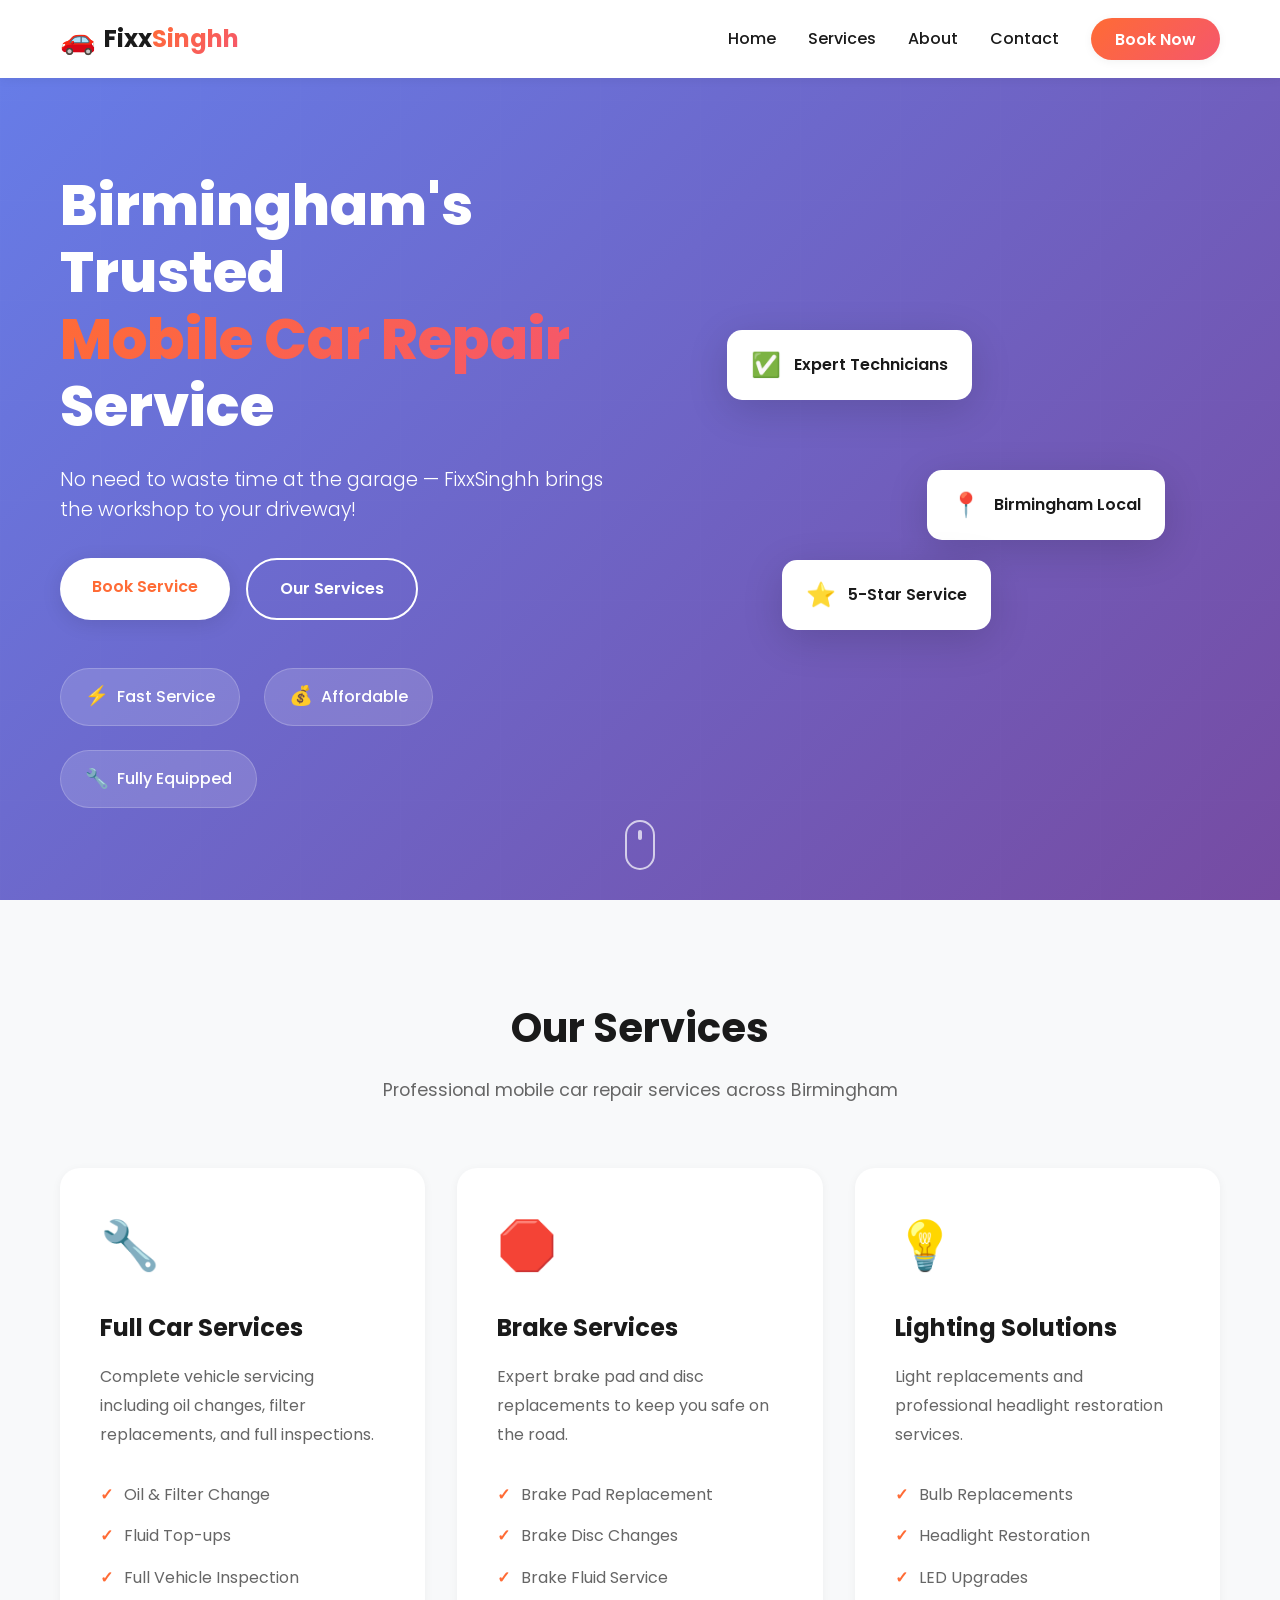
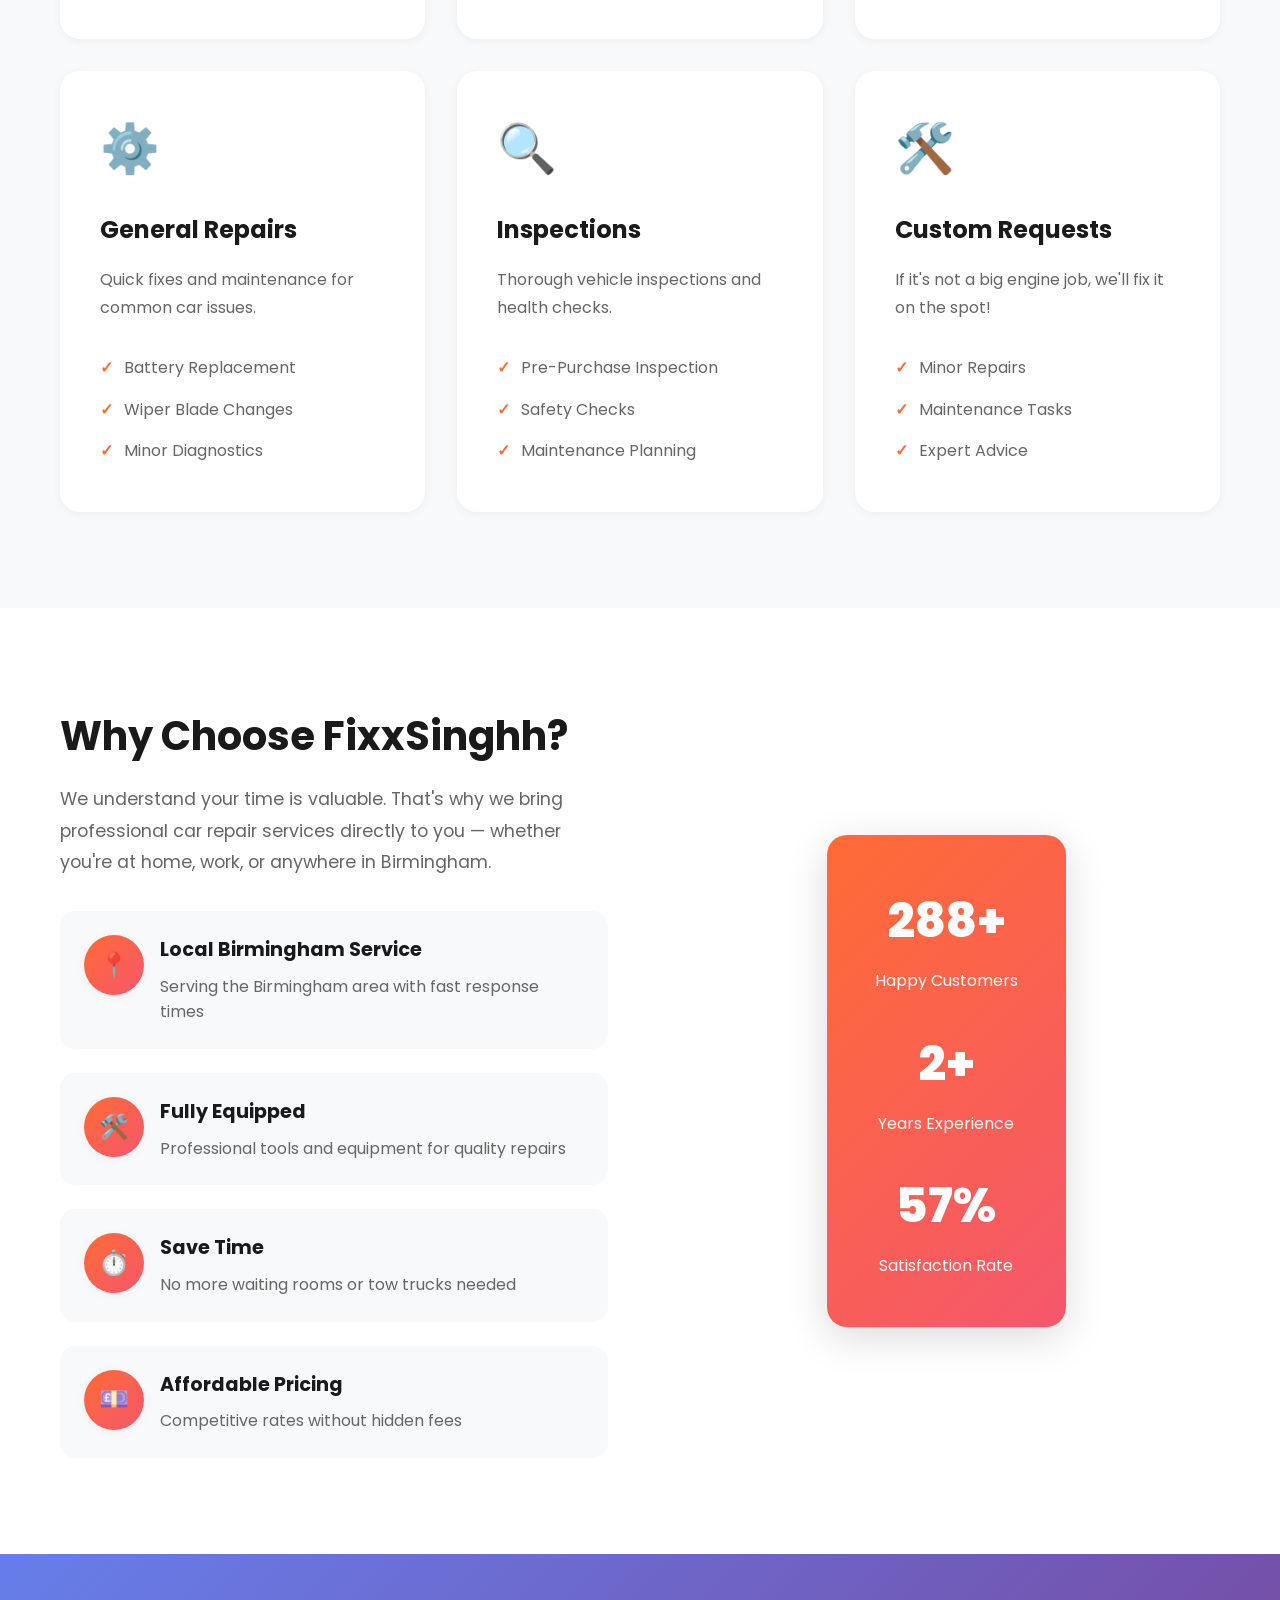
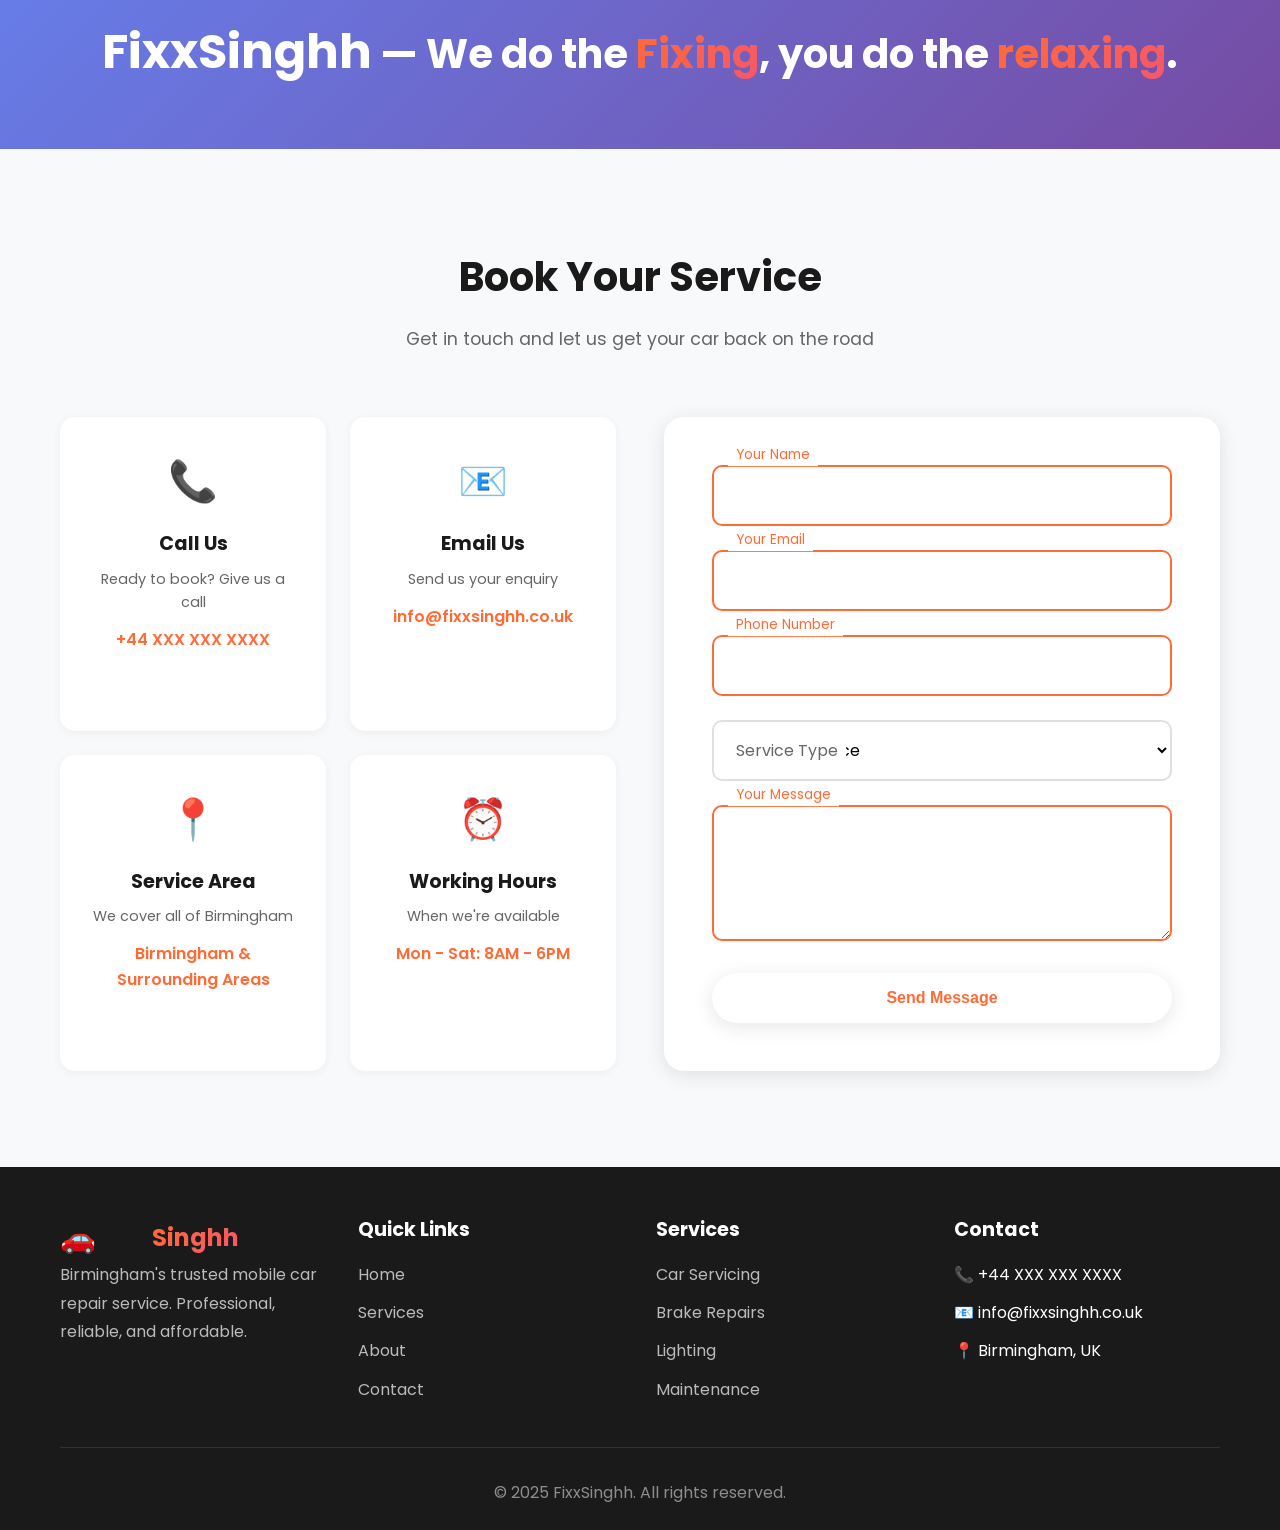
==== fixxsinghh/index.html @ 4684e9bc "Add complete FixxSinghh mobile car repair website Created a modern, fully responsive website for Fix" ====
<!DOCTYPE html>
<html lang="en">
<head>
    <meta charset="UTF-8">
    <meta name="viewport" content="width=device-width, initial-scale=1.0">
    <meta name="description" content="FixxSinghh - Birmingham's trusted mobile car repair service. Fast, reliable, and affordable car repairs at your doorstep.">
    <title>FixxSinghh - Mobile Car Repair Birmingham</title>
    <link rel="stylesheet" href="styles.css">
    <link rel="preconnect" href="https://fonts.googleapis.com">
    <link rel="preconnect" href="https://fonts.gstatic.com" crossorigin>
    <link href="https://fonts.googleapis.com/css2?family=Poppins:wght@300;400;500;600;700;800&display=swap" rel="stylesheet">
</head>
<body>
    <!-- Navigation -->
    <nav class="navbar" id="navbar">
        <div class="container nav-container">
            <div class="logo">
                <span class="logo-icon">🚗</span>
                <span class="logo-text">Fixx<span class="highlight">Singhh</span></span>
            </div>
            <ul class="nav-menu" id="navMenu">
                <li><a href="#home" class="nav-link">Home</a></li>
                <li><a href="#services" class="nav-link">Services</a></li>
                <li><a href="#about" class="nav-link">About</a></li>
                <li><a href="#contact" class="nav-link">Contact</a></li>
                <li><a href="#contact" class="btn-nav">Book Now</a></li>
            </ul>
            <div class="hamburger" id="hamburger">
                <span></span>
                <span></span>
                <span></span>
            </div>
        </div>
    </nav>

    <!-- Hero Section -->
    <section class="hero" id="home">
        <div class="hero-overlay"></div>
        <div class="container hero-container">
            <div class="hero-content">
                <h1 class="hero-title fade-in">
                    Birmingham's Trusted <br>
                    <span class="highlight">Mobile Car Repair</span> Service
                </h1>
                <p class="hero-subtitle fade-in delay-1">
                    No need to waste time at the garage — FixxSinghh brings the workshop to your driveway!
                </p>
                <div class="hero-buttons fade-in delay-2">
                    <a href="#contact" class="btn btn-primary">Book Service</a>
                    <a href="#services" class="btn btn-secondary">Our Services</a>
                </div>
                <div class="hero-features fade-in delay-3">
                    <div class="feature-badge">
                        <span class="badge-icon">⚡</span>
                        <span>Fast Service</span>
                    </div>
                    <div class="feature-badge">
                        <span class="badge-icon">💰</span>
                        <span>Affordable</span>
                    </div>
                    <div class="feature-badge">
                        <span class="badge-icon">🔧</span>
                        <span>Fully Equipped</span>
                    </div>
                </div>
            </div>
            <div class="hero-image fade-in delay-2">
                <div class="floating-card card-1">
                    <span class="card-icon">✅</span>
                    <span>Expert Technicians</span>
                </div>
                <div class="floating-card card-2">
                    <span class="card-icon">📍</span>
                    <span>Birmingham Local</span>
                </div>
                <div class="floating-card card-3">
                    <span class="card-icon">⭐</span>
                    <span>5-Star Service</span>
                </div>
            </div>
        </div>
        <div class="scroll-indicator">
            <div class="mouse">
                <div class="wheel"></div>
            </div>
        </div>
    </section>

    <!-- Services Section -->
    <section class="services" id="services">
        <div class="container">
            <div class="section-header">
                <h2 class="section-title">Our Services</h2>
                <p class="section-subtitle">Professional mobile car repair services across Birmingham</p>
            </div>
            <div class="services-grid">
                <div class="service-card">
                    <div class="service-icon">🔧</div>
                    <h3>Full Car Services</h3>
                    <p>Complete vehicle servicing including oil changes, filter replacements, and full inspections.</p>
                    <ul class="service-list">
                        <li>Oil & Filter Change</li>
                        <li>Fluid Top-ups</li>
                        <li>Full Vehicle Inspection</li>
                    </ul>
                </div>
                <div class="service-card">
                    <div class="service-icon">🛑</div>
                    <h3>Brake Services</h3>
                    <p>Expert brake pad and disc replacements to keep you safe on the road.</p>
                    <ul class="service-list">
                        <li>Brake Pad Replacement</li>
                        <li>Brake Disc Changes</li>
                        <li>Brake Fluid Service</li>
                    </ul>
                </div>
                <div class="service-card">
                    <div class="service-icon">💡</div>
                    <h3>Lighting Solutions</h3>
                    <p>Light replacements and professional headlight restoration services.</p>
                    <ul class="service-list">
                        <li>Bulb Replacements</li>
                        <li>Headlight Restoration</li>
                        <li>LED Upgrades</li>
                    </ul>
                </div>
                <div class="service-card">
                    <div class="service-icon">⚙️</div>
                    <h3>General Repairs</h3>
                    <p>Quick fixes and maintenance for common car issues.</p>
                    <ul class="service-list">
                        <li>Battery Replacement</li>
                        <li>Wiper Blade Changes</li>
                        <li>Minor Diagnostics</li>
                    </ul>
                </div>
                <div class="service-card">
                    <div class="service-icon">🔍</div>
                    <h3>Inspections</h3>
                    <p>Thorough vehicle inspections and health checks.</p>
                    <ul class="service-list">
                        <li>Pre-Purchase Inspection</li>
                        <li>Safety Checks</li>
                        <li>Maintenance Planning</li>
                    </ul>
                </div>
                <div class="service-card">
                    <div class="service-icon">🛠️</div>
                    <h3>Custom Requests</h3>
                    <p>If it's not a big engine job, we'll fix it on the spot!</p>
                    <ul class="service-list">
                        <li>Minor Repairs</li>
                        <li>Maintenance Tasks</li>
                        <li>Expert Advice</li>
                    </ul>
                </div>
            </div>
        </div>
    </section>

    <!-- About Section -->
    <section class="about" id="about">
        <div class="container">
            <div class="about-grid">
                <div class="about-content">
                    <h2 class="section-title">Why Choose FixxSinghh?</h2>
                    <p class="about-text">
                        We understand your time is valuable. That's why we bring professional car repair services
                        directly to you — whether you're at home, work, or anywhere in Birmingham.
                    </p>
                    <div class="about-features">
                        <div class="about-feature">
                            <div class="feature-icon-circle">📍</div>
                            <div>
                                <h4>Local Birmingham Service</h4>
                                <p>Serving the Birmingham area with fast response times</p>
                            </div>
                        </div>
                        <div class="about-feature">
                            <div class="feature-icon-circle">🛠️</div>
                            <div>
                                <h4>Fully Equipped</h4>
                                <p>Professional tools and equipment for quality repairs</p>
                            </div>
                        </div>
                        <div class="about-feature">
                            <div class="feature-icon-circle">⏱️</div>
                            <div>
                                <h4>Save Time</h4>
                                <p>No more waiting rooms or tow trucks needed</p>
                            </div>
                        </div>
                        <div class="about-feature">
                            <div class="feature-icon-circle">💷</div>
                            <div>
                                <h4>Affordable Pricing</h4>
                                <p>Competitive rates without hidden fees</p>
                            </div>
                        </div>
                    </div>
                </div>
                <div class="about-image">
                    <div class="stats-card">
                        <div class="stat">
                            <h3 class="stat-number" data-target="500">0</h3>
                            <p>Happy Customers</p>
                        </div>
                        <div class="stat">
                            <h3 class="stat-number" data-target="5">0</h3>
                            <p>Years Experience</p>
                        </div>
                        <div class="stat">
                            <h3 class="stat-number" data-target="100">0</h3>
                            <p>Satisfaction Rate</p>
                        </div>
                    </div>
                </div>
            </div>
        </div>
    </section>

    <!-- Tagline Section -->
    <section class="tagline">
        <div class="container">
            <h2 class="tagline-text">
                <span class="tagline-brand">FixxSinghh</span> —
                We do the <span class="highlight">Fixing</span>,
                you do the <span class="highlight">relaxing</span>.
            </h2>
        </div>
    </section>

    <!-- Contact Section -->
    <section class="contact" id="contact">
        <div class="container">
            <div class="section-header">
                <h2 class="section-title">Book Your Service</h2>
                <p class="section-subtitle">Get in touch and let us get your car back on the road</p>
            </div>
            <div class="contact-grid">
                <div class="contact-info">
                    <div class="info-card">
                        <div class="info-icon">📞</div>
                        <h3>Call Us</h3>
                        <p>Ready to book? Give us a call</p>
                        <a href="tel:+44XXXXXXXXXX" class="info-link">+44 XXX XXX XXXX</a>
                    </div>
                    <div class="info-card">
                        <div class="info-icon">📧</div>
                        <h3>Email Us</h3>
                        <p>Send us your enquiry</p>
                        <a href="mailto:info@fixxsinghh.co.uk" class="info-link">info@fixxsinghh.co.uk</a>
                    </div>
                    <div class="info-card">
                        <div class="info-icon">📍</div>
                        <h3>Service Area</h3>
                        <p>We cover all of Birmingham</p>
                        <span class="info-link">Birmingham & Surrounding Areas</span>
                    </div>
                    <div class="info-card">
                        <div class="info-icon">⏰</div>
                        <h3>Working Hours</h3>
                        <p>When we're available</p>
                        <span class="info-link">Mon - Sat: 8AM - 6PM</span>
                    </div>
                </div>
                <div class="contact-form-wrapper">
                    <form class="contact-form" id="contactForm">
                        <div class="form-group">
                            <input type="text" id="name" name="name" required>
                            <label for="name">Your Name</label>
                        </div>
                        <div class="form-group">
                            <input type="email" id="email" name="email" required>
                            <label for="email">Your Email</label>
                        </div>
                        <div class="form-group">
                            <input type="tel" id="phone" name="phone" required>
                            <label for="phone">Phone Number</label>
                        </div>
                        <div class="form-group">
                            <select id="service" name="service" required>
                                <option value="" disabled selected>Select a Service</option>
                                <option value="full-service">Full Car Service</option>
                                <option value="brakes">Brake Service</option>
                                <option value="lights">Lighting Solutions</option>
                                <option value="general">General Repair</option>
                                <option value="inspection">Vehicle Inspection</option>
                                <option value="other">Other</option>
                            </select>
                            <label for="service">Service Type</label>
                        </div>
                        <div class="form-group">
                            <textarea id="message" name="message" rows="4" required></textarea>
                            <label for="message">Your Message</label>
                        </div>
                        <button type="submit" class="btn btn-primary btn-full">Send Message</button>
                    </form>
                </div>
            </div>
        </div>
    </section>

    <!-- Footer -->
    <footer class="footer">
        <div class="container">
            <div class="footer-content">
                <div class="footer-section">
                    <div class="logo">
                        <span class="logo-icon">🚗</span>
                        <span class="logo-text">Fixx<span class="highlight">Singhh</span></span>
                    </div>
                    <p class="footer-text">
                        Birmingham's trusted mobile car repair service. Professional, reliable, and affordable.
                    </p>
                </div>
                <div class="footer-section">
                    <h4>Quick Links</h4>
                    <ul class="footer-links">
                        <li><a href="#home">Home</a></li>
                        <li><a href="#services">Services</a></li>
                        <li><a href="#about">About</a></li>
                        <li><a href="#contact">Contact</a></li>
                    </ul>
                </div>
                <div class="footer-section">
                    <h4>Services</h4>
                    <ul class="footer-links">
                        <li><a href="#services">Car Servicing</a></li>
                        <li><a href="#services">Brake Repairs</a></li>
                        <li><a href="#services">Lighting</a></li>
                        <li><a href="#services">Maintenance</a></li>
                    </ul>
                </div>
                <div class="footer-section">
                    <h4>Contact</h4>
                    <ul class="footer-links">
                        <li>📞 +44 XXX XXX XXXX</li>
                        <li>📧 info@fixxsinghh.co.uk</li>
                        <li>📍 Birmingham, UK</li>
                    </ul>
                </div>
            </div>
            <div class="footer-bottom">
                <p>&copy; 2025 FixxSinghh. All rights reserved.</p>
            </div>
        </div>
    </footer>

    <!-- Back to Top Button -->
    <button class="back-to-top" id="backToTop">↑</button>

    <script src="script.js"></script>
</body>
</html>
---- fixxsinghh/styles.css ----
/* ====================================
   RESET & BASE STYLES
   ==================================== */
* {
    margin: 0;
    padding: 0;
    box-sizing: border-box;
}

:root {
    --primary-color: #ff6b35;
    --primary-dark: #e55a28;
    --secondary-color: #004e89;
    --secondary-dark: #003d6b;
    --text-dark: #1a1a1a;
    --text-light: #666;
    --bg-light: #f8f9fa;
    --white: #ffffff;
    --gradient-1: linear-gradient(135deg, #667eea 0%, #764ba2 100%);
    --gradient-2: linear-gradient(135deg, #f093fb 0%, #f5576c 100%);
    --gradient-3: linear-gradient(135deg, #4facfe 0%, #00f2fe 100%);
    --gradient-primary: linear-gradient(135deg, #ff6b35 0%, #f5576c 100%);
    --shadow-sm: 0 2px 10px rgba(0, 0, 0, 0.05);
    --shadow-md: 0 4px 20px rgba(0, 0, 0, 0.1);
    --shadow-lg: 0 10px 40px rgba(0, 0, 0, 0.15);
    --transition: all 0.3s cubic-bezier(0.4, 0, 0.2, 1);
    --transition-slow: all 0.6s cubic-bezier(0.4, 0, 0.2, 1);
}

html {
    scroll-behavior: smooth;
}

body {
    font-family: 'Poppins', sans-serif;
    color: var(--text-dark);
    line-height: 1.6;
    overflow-x: hidden;
}

.container {
    max-width: 1200px;
    margin: 0 auto;
    padding: 0 20px;
}

/* ====================================
   NAVIGATION
   ==================================== */
.navbar {
    position: fixed;
    top: 0;
    left: 0;
    right: 0;
    background: var(--white);
    box-shadow: var(--shadow-sm);
    z-index: 1000;
    transition: var(--transition);
}

.navbar.scrolled {
    box-shadow: var(--shadow-md);
}

.nav-container {
    display: flex;
    justify-content: space-between;
    align-items: center;
    padding: 1rem 20px;
}

.logo {
    display: flex;
    align-items: center;
    gap: 0.5rem;
    font-size: 1.5rem;
    font-weight: 700;
    cursor: pointer;
    transition: var(--transition);
}

.logo:hover {
    transform: scale(1.05);
}

.logo-icon {
    font-size: 1.8rem;
    animation: carBounce 2s ease-in-out infinite;
}

@keyframes carBounce {
    0%, 100% { transform: translateY(0); }
    50% { transform: translateY(-5px); }
}

.logo-text {
    color: var(--text-dark);
}

.highlight {
    background: var(--gradient-primary);
    -webkit-background-clip: text;
    -webkit-text-fill-color: transparent;
    background-clip: text;
}

.nav-menu {
    display: flex;
    list-style: none;
    align-items: center;
    gap: 2rem;
}

.nav-link {
    color: var(--text-dark);
    text-decoration: none;
    font-weight: 500;
    position: relative;
    transition: var(--transition);
}

.nav-link::after {
    content: '';
    position: absolute;
    bottom: -5px;
    left: 0;
    width: 0;
    height: 2px;
    background: var(--gradient-primary);
    transition: var(--transition);
}

.nav-link:hover {
    color: var(--primary-color);
}

.nav-link:hover::after {
    width: 100%;
}

.btn-nav {
    background: var(--gradient-primary);
    color: var(--white);
    padding: 0.6rem 1.5rem;
    border-radius: 50px;
    text-decoration: none;
    font-weight: 600;
    transition: var(--transition);
    box-shadow: var(--shadow-sm);
}

.btn-nav:hover {
    transform: translateY(-2px);
    box-shadow: var(--shadow-md);
}

.hamburger {
    display: none;
    flex-direction: column;
    gap: 5px;
    cursor: pointer;
    z-index: 1001;
}

.hamburger span {
    width: 25px;
    height: 3px;
    background: var(--text-dark);
    border-radius: 3px;
    transition: var(--transition);
}

.hamburger.active span:nth-child(1) {
    transform: rotate(45deg) translate(8px, 8px);
}

.hamburger.active span:nth-child(2) {
    opacity: 0;
}

.hamburger.active span:nth-child(3) {
    transform: rotate(-45deg) translate(7px, -7px);
}

/* ====================================
   HERO SECTION
   ==================================== */
.hero {
    position: relative;
    min-height: 100vh;
    display: flex;
    align-items: center;
    background: linear-gradient(135deg, #667eea 0%, #764ba2 100%);
    padding-top: 80px;
    overflow: hidden;
}

.hero-overlay {
    position: absolute;
    top: 0;
    left: 0;
    right: 0;
    bottom: 0;
    background: url('data:image/svg+xml,<svg width="100" height="100" xmlns="http://www.w3.org/2000/svg"><defs><pattern id="grid" width="100" height="100" patternUnits="userSpaceOnUse"><path d="M 100 0 L 0 0 0 100" fill="none" stroke="rgba(255,255,255,0.05)" stroke-width="1"/></pattern></defs><rect width="100%" height="100%" fill="url(%23grid)"/></svg>');
    opacity: 0.3;
}

.hero-container {
    position: relative;
    z-index: 1;
    display: grid;
    grid-template-columns: 1fr 1fr;
    gap: 4rem;
    align-items: center;
}

.hero-content {
    color: var(--white);
}

.hero-title {
    font-size: 3.5rem;
    font-weight: 800;
    line-height: 1.2;
    margin-bottom: 1.5rem;
}

.hero-subtitle {
    font-size: 1.2rem;
    margin-bottom: 2rem;
    opacity: 0.95;
    font-weight: 300;
}

.hero-buttons {
    display: flex;
    gap: 1rem;
    margin-bottom: 3rem;
    flex-wrap: wrap;
}

.btn {
    padding: 1rem 2rem;
    border-radius: 50px;
    text-decoration: none;
    font-weight: 600;
    transition: var(--transition);
    border: none;
    cursor: pointer;
    font-size: 1rem;
    display: inline-block;
}

.btn-primary {
    background: var(--white);
    color: var(--primary-color);
    box-shadow: var(--shadow-md);
}

.btn-primary:hover {
    transform: translateY(-3px);
    box-shadow: var(--shadow-lg);
}

.btn-secondary {
    background: transparent;
    color: var(--white);
    border: 2px solid var(--white);
}

.btn-secondary:hover {
    background: var(--white);
    color: var(--primary-color);
    transform: translateY(-3px);
}

.btn-full {
    width: 100%;
}

.hero-features {
    display: flex;
    gap: 1.5rem;
    flex-wrap: wrap;
}

.feature-badge {
    background: rgba(255, 255, 255, 0.15);
    backdrop-filter: blur(10px);
    padding: 0.8rem 1.5rem;
    border-radius: 50px;
    display: flex;
    align-items: center;
    gap: 0.5rem;
    font-weight: 500;
    border: 1px solid rgba(255, 255, 255, 0.2);
    transition: var(--transition);
}

.feature-badge:hover {
    background: rgba(255, 255, 255, 0.25);
    transform: translateY(-3px);
}

.badge-icon {
    font-size: 1.2rem;
}

.hero-image {
    position: relative;
    height: 400px;
}

.floating-card {
    position: absolute;
    background: var(--white);
    padding: 1rem 1.5rem;
    border-radius: 15px;
    box-shadow: var(--shadow-lg);
    display: flex;
    align-items: center;
    gap: 0.8rem;
    font-weight: 600;
    color: var(--text-dark);
    animation: float 3s ease-in-out infinite;
}

.card-1 {
    top: 10%;
    left: 10%;
    animation-delay: 0s;
}

.card-2 {
    top: 45%;
    right: 10%;
    animation-delay: 1s;
}

.card-3 {
    bottom: 15%;
    left: 20%;
    animation-delay: 2s;
}

@keyframes float {
    0%, 100% { transform: translateY(0px); }
    50% { transform: translateY(-20px); }
}

.card-icon {
    font-size: 1.5rem;
}

.scroll-indicator {
    position: absolute;
    bottom: 30px;
    left: 50%;
    transform: translateX(-50%);
    z-index: 2;
}

.mouse {
    width: 30px;
    height: 50px;
    border: 2px solid var(--white);
    border-radius: 20px;
    display: flex;
    justify-content: center;
    padding-top: 8px;
    opacity: 0.7;
}

.wheel {
    width: 4px;
    height: 10px;
    background: var(--white);
    border-radius: 2px;
    animation: scroll 1.5s ease-in-out infinite;
}

@keyframes scroll {
    0% { transform: translateY(0); opacity: 1; }
    100% { transform: translateY(15px); opacity: 0; }
}

/* ====================================
   FADE IN ANIMATIONS
   ==================================== */
.fade-in {
    opacity: 0;
    animation: fadeInUp 1s ease forwards;
}

.delay-1 { animation-delay: 0.2s; }
.delay-2 { animation-delay: 0.4s; }
.delay-3 { animation-delay: 0.6s; }

@keyframes fadeInUp {
    from {
        opacity: 0;
        transform: translateY(30px);
    }
    to {
        opacity: 1;
        transform: translateY(0);
    }
}

/* ====================================
   SERVICES SECTION
   ==================================== */
.services {
    padding: 6rem 0;
    background: var(--bg-light);
}

.section-header {
    text-align: center;
    margin-bottom: 4rem;
}

.section-title {
    font-size: 2.5rem;
    font-weight: 700;
    margin-bottom: 1rem;
    color: var(--text-dark);
}

.section-subtitle {
    font-size: 1.1rem;
    color: var(--text-light);
    max-width: 600px;
    margin: 0 auto;
}

.services-grid {
    display: grid;
    grid-template-columns: repeat(auto-fit, minmax(320px, 1fr));
    gap: 2rem;
}

.service-card {
    background: var(--white);
    padding: 2.5rem;
    border-radius: 20px;
    box-shadow: var(--shadow-sm);
    transition: var(--transition-slow);
    opacity: 0;
    transform: translateY(30px);
}

.service-card.visible {
    opacity: 1;
    transform: translateY(0);
}

.service-card:hover {
    transform: translateY(-10px);
    box-shadow: var(--shadow-lg);
}

.service-icon {
    font-size: 3rem;
    margin-bottom: 1.5rem;
    display: inline-block;
    transition: var(--transition);
}

.service-card:hover .service-icon {
    transform: scale(1.2) rotate(10deg);
}

.service-card h3 {
    font-size: 1.5rem;
    margin-bottom: 1rem;
    color: var(--text-dark);
}

.service-card p {
    color: var(--text-light);
    margin-bottom: 1.5rem;
    line-height: 1.8;
}

.service-list {
    list-style: none;
}

.service-list li {
    color: var(--text-light);
    padding: 0.5rem 0;
    position: relative;
    padding-left: 1.5rem;
}

.service-list li::before {
    content: '✓';
    position: absolute;
    left: 0;
    color: var(--primary-color);
    font-weight: 700;
}

/* ====================================
   ABOUT SECTION
   ==================================== */
.about {
    padding: 6rem 0;
    background: var(--white);
}

.about-grid {
    display: grid;
    grid-template-columns: 1fr 1fr;
    gap: 4rem;
    align-items: center;
}

.about-text {
    font-size: 1.1rem;
    color: var(--text-light);
    margin-bottom: 2rem;
    line-height: 1.8;
}

.about-features {
    display: flex;
    flex-direction: column;
    gap: 1.5rem;
}

.about-feature {
    display: flex;
    align-items: flex-start;
    gap: 1rem;
    padding: 1.5rem;
    background: var(--bg-light);
    border-radius: 15px;
    transition: var(--transition);
}

.about-feature:hover {
    transform: translateX(10px);
    box-shadow: var(--shadow-md);
}

.feature-icon-circle {
    width: 60px;
    height: 60px;
    min-width: 60px;
    background: var(--gradient-primary);
    border-radius: 50%;
    display: flex;
    align-items: center;
    justify-content: center;
    font-size: 1.5rem;
    box-shadow: var(--shadow-sm);
}

.about-feature h4 {
    font-size: 1.2rem;
    margin-bottom: 0.5rem;
    color: var(--text-dark);
}

.about-feature p {
    color: var(--text-light);
    line-height: 1.6;
}

.about-image {
    display: flex;
    justify-content: center;
    align-items: center;
}

.stats-card {
    background: var(--gradient-primary);
    padding: 3rem;
    border-radius: 20px;
    box-shadow: var(--shadow-lg);
    display: grid;
    gap: 2rem;
}

.stat {
    text-align: center;
    color: var(--white);
}

.stat-number {
    font-size: 3rem;
    font-weight: 800;
    margin-bottom: 0.5rem;
}

.stat p {
    font-size: 1rem;
    opacity: 0.95;
}

/* ====================================
   TAGLINE SECTION
   ==================================== */
.tagline {
    padding: 4rem 0;
    background: linear-gradient(135deg, #667eea 0%, #764ba2 100%);
    text-align: center;
}

.tagline-text {
    font-size: 2.5rem;
    font-weight: 700;
    color: var(--white);
    line-height: 1.4;
}

.tagline-brand {
    font-size: 3rem;
}

/* ====================================
   CONTACT SECTION
   ==================================== */
.contact {
    padding: 6rem 0;
    background: var(--bg-light);
}

.contact-grid {
    display: grid;
    grid-template-columns: 1fr 1fr;
    gap: 3rem;
}

.contact-info {
    display: grid;
    grid-template-columns: repeat(auto-fit, minmax(200px, 1fr));
    gap: 1.5rem;
}

.info-card {
    background: var(--white);
    padding: 2rem;
    border-radius: 15px;
    box-shadow: var(--shadow-sm);
    text-align: center;
    transition: var(--transition);
}

.info-card:hover {
    transform: translateY(-5px);
    box-shadow: var(--shadow-md);
}

.info-icon {
    font-size: 2.5rem;
    margin-bottom: 1rem;
    display: block;
}

.info-card h3 {
    font-size: 1.2rem;
    margin-bottom: 0.5rem;
    color: var(--text-dark);
}

.info-card p {
    color: var(--text-light);
    margin-bottom: 0.8rem;
    font-size: 0.9rem;
}

.info-link {
    color: var(--primary-color);
    font-weight: 600;
    text-decoration: none;
    display: block;
}

.info-link:hover {
    text-decoration: underline;
}

.contact-form-wrapper {
    background: var(--white);
    padding: 3rem;
    border-radius: 20px;
    box-shadow: var(--shadow-md);
}

.contact-form {
    display: flex;
    flex-direction: column;
    gap: 1.5rem;
}

.form-group {
    position: relative;
}

.form-group input,
.form-group textarea,
.form-group select {
    width: 100%;
    padding: 1rem;
    border: 2px solid #e0e0e0;
    border-radius: 10px;
    font-size: 1rem;
    font-family: 'Poppins', sans-serif;
    transition: var(--transition);
    background: var(--white);
}

.form-group input:focus,
.form-group textarea:focus,
.form-group select:focus {
    outline: none;
    border-color: var(--primary-color);
}

.form-group label {
    position: absolute;
    top: 50%;
    left: 1rem;
    transform: translateY(-50%);
    background: var(--white);
    padding: 0 0.5rem;
    color: var(--text-light);
    transition: var(--transition);
    pointer-events: none;
}

.form-group textarea + label {
    top: 1.5rem;
}

.form-group input:focus + label,
.form-group textarea:focus + label,
.form-group select:focus + label,
.form-group input:not(:placeholder-shown) + label,
.form-group textarea:not(:placeholder-shown) + label,
.form-group select:valid + label {
    top: -10px;
    font-size: 0.85rem;
    color: var(--primary-color);
}

.form-group input:not(:placeholder-shown),
.form-group textarea:not(:placeholder-shown),
.form-group select:valid {
    border-color: var(--primary-color);
}

/* ====================================
   FOOTER
   ==================================== */
.footer {
    background: var(--text-dark);
    color: var(--white);
    padding: 3rem 0 1.5rem;
}

.footer-content {
    display: grid;
    grid-template-columns: repeat(auto-fit, minmax(250px, 1fr));
    gap: 2rem;
    margin-bottom: 2rem;
}

.footer-section h4 {
    margin-bottom: 1rem;
    font-size: 1.2rem;
}

.footer-text {
    color: rgba(255, 255, 255, 0.7);
    line-height: 1.8;
}

.footer-links {
    list-style: none;
}

.footer-links li {
    margin-bottom: 0.8rem;
}

.footer-links a {
    color: rgba(255, 255, 255, 0.7);
    text-decoration: none;
    transition: var(--transition);
}

.footer-links a:hover {
    color: var(--primary-color);
    padding-left: 5px;
}

.footer-bottom {
    text-align: center;
    padding-top: 2rem;
    border-top: 1px solid rgba(255, 255, 255, 0.1);
    color: rgba(255, 255, 255, 0.5);
}

/* ====================================
   BACK TO TOP BUTTON
   ==================================== */
.back-to-top {
    position: fixed;
    bottom: 30px;
    right: 30px;
    width: 50px;
    height: 50px;
    background: var(--gradient-primary);
    color: var(--white);
    border: none;
    border-radius: 50%;
    font-size: 1.5rem;
    cursor: pointer;
    box-shadow: var(--shadow-lg);
    opacity: 0;
    visibility: hidden;
    transition: var(--transition);
    z-index: 999;
}

.back-to-top.visible {
    opacity: 1;
    visibility: visible;
}

.back-to-top:hover {
    transform: translateY(-5px);
}

/* ====================================
   RESPONSIVE DESIGN
   ==================================== */
@media (max-width: 968px) {
    .nav-menu {
        position: fixed;
        top: 0;
        right: -100%;
        height: 100vh;
        width: 70%;
        max-width: 300px;
        background: var(--white);
        flex-direction: column;
        justify-content: center;
        box-shadow: var(--shadow-lg);
        transition: var(--transition);
        padding: 2rem;
    }

    .nav-menu.active {
        right: 0;
    }

    .hamburger {
        display: flex;
    }

    .hero-container {
        grid-template-columns: 1fr;
        gap: 2rem;
        text-align: center;
    }

    .hero-title {
        font-size: 2.5rem;
    }

    .hero-subtitle {
        font-size: 1rem;
    }

    .hero-buttons {
        justify-content: center;
    }

    .hero-features {
        justify-content: center;
    }

    .hero-image {
        height: 300px;
    }

    .about-grid {
        grid-template-columns: 1fr;
        gap: 2rem;
    }

    .contact-grid {
        grid-template-columns: 1fr;
    }

    .tagline-text {
        font-size: 1.8rem;
    }

    .tagline-brand {
        font-size: 2.2rem;
    }
}

@media (max-width: 640px) {
    .hero-title {
        font-size: 2rem;
    }

    .section-title {
        font-size: 2rem;
    }

    .services-grid {
        grid-template-columns: 1fr;
    }

    .contact-form-wrapper {
        padding: 2rem;
    }

    .hero-buttons {
        flex-direction: column;
    }

    .btn {
        width: 100%;
        text-align: center;
    }

    .floating-card {
        font-size: 0.9rem;
        padding: 0.8rem 1rem;
    }

    .footer-content {
        grid-template-columns: 1fr;
        text-align: center;
    }

    .contact-info {
        grid-template-columns: 1fr;
    }
}

/* ====================================
   SCROLL ANIMATIONS
   ==================================== */
.scroll-reveal {
    opacity: 0;
    transform: translateY(50px);
    transition: var(--transition-slow);
}

.scroll-reveal.visible {
    opacity: 1;
    transform: translateY(0);
}

/* ====================================
   LOADING ANIMATION
   ==================================== */
@keyframes shimmer {
    0% { background-position: -1000px 0; }
    100% { background-position: 1000px 0; }
}

.loading {
    animation: shimmer 2s infinite;
    background: linear-gradient(to right, #f6f7f8 0%, #edeef1 20%, #f6f7f8 40%, #f6f7f8 100%);
    background-size: 1000px 100%;
}
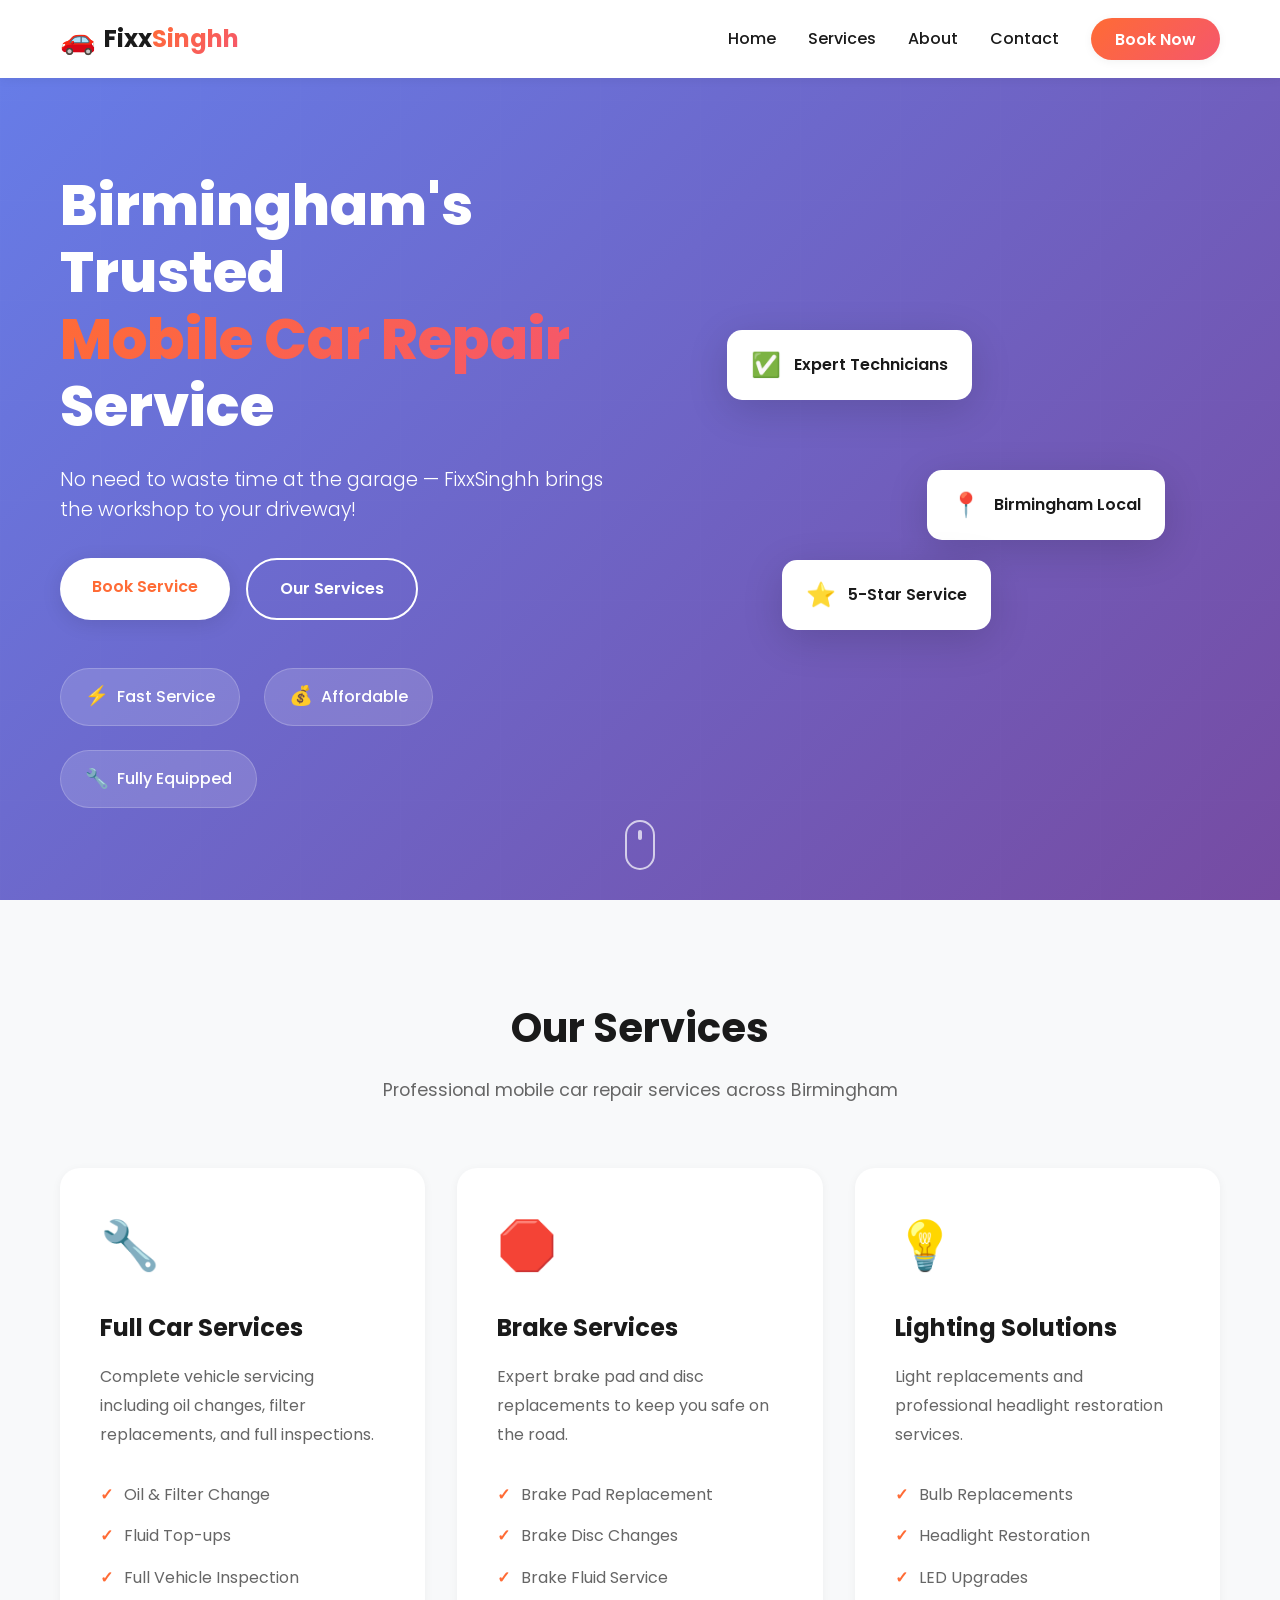
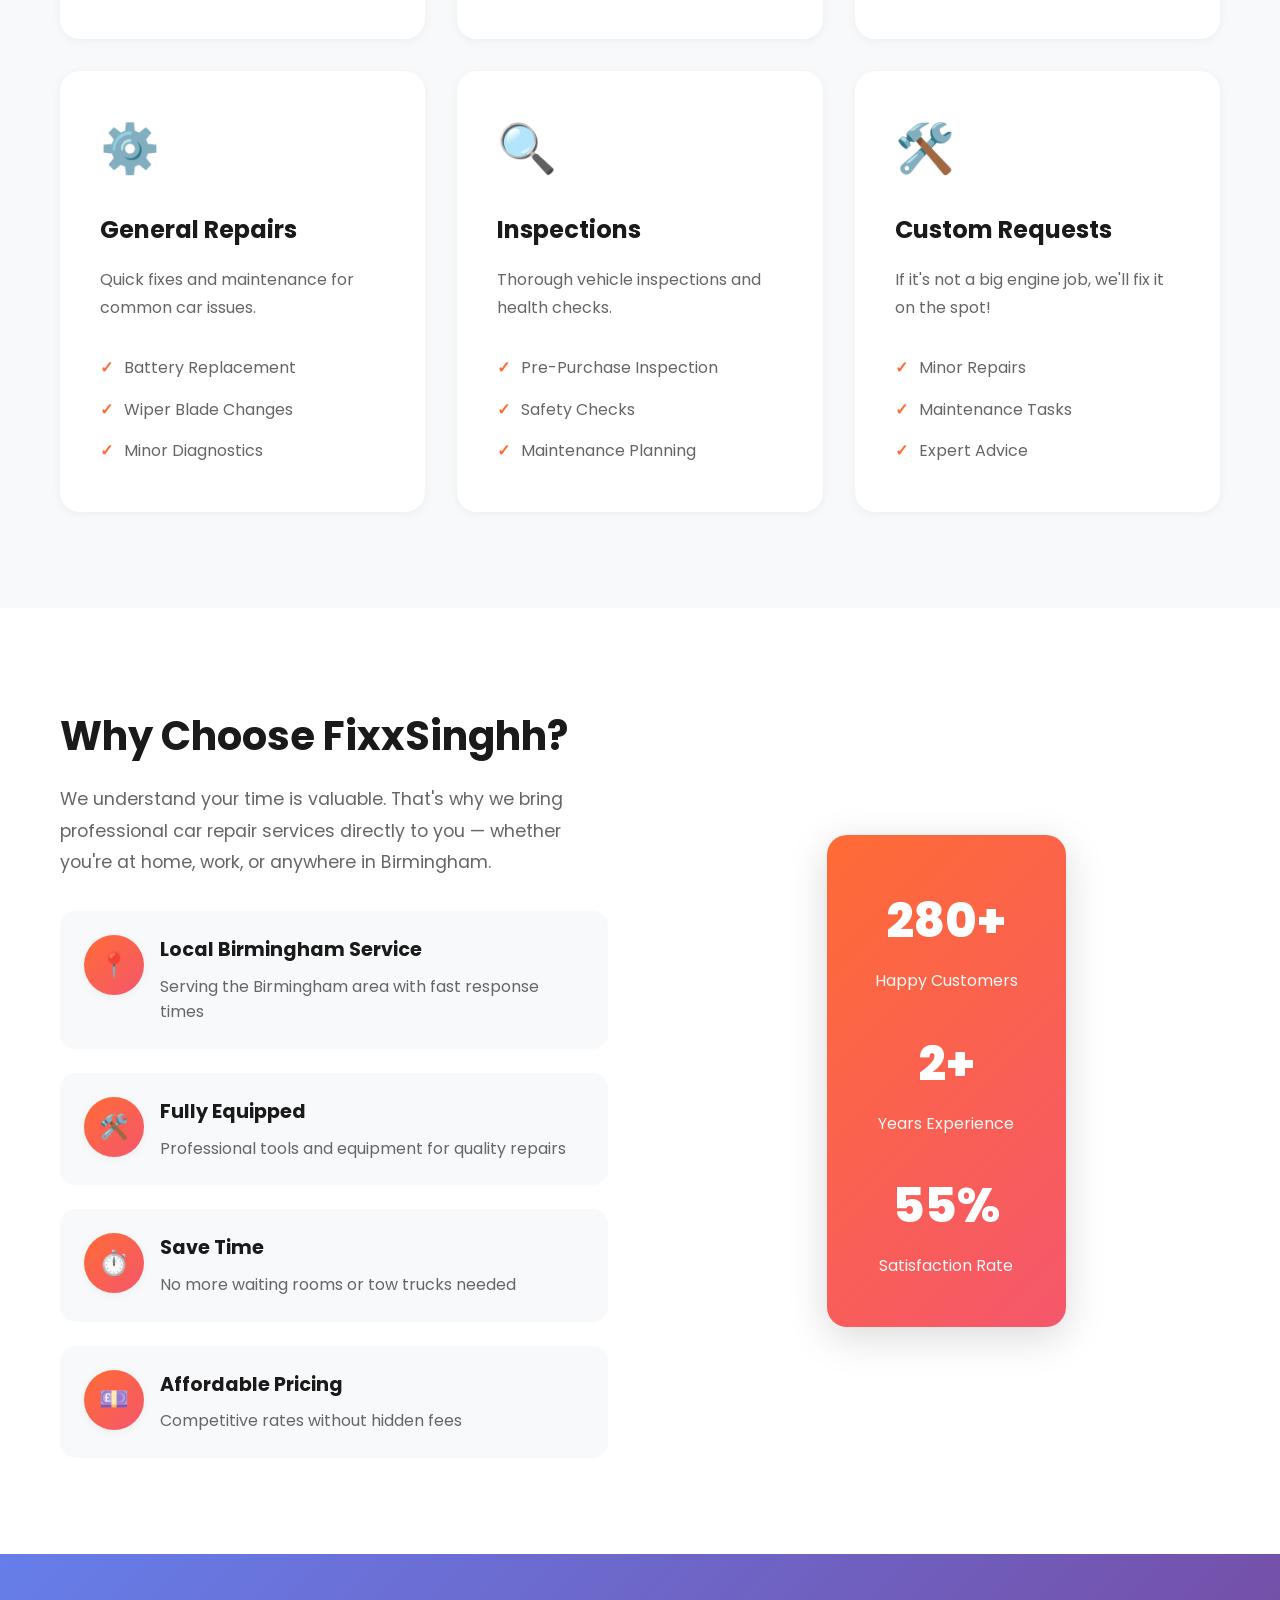
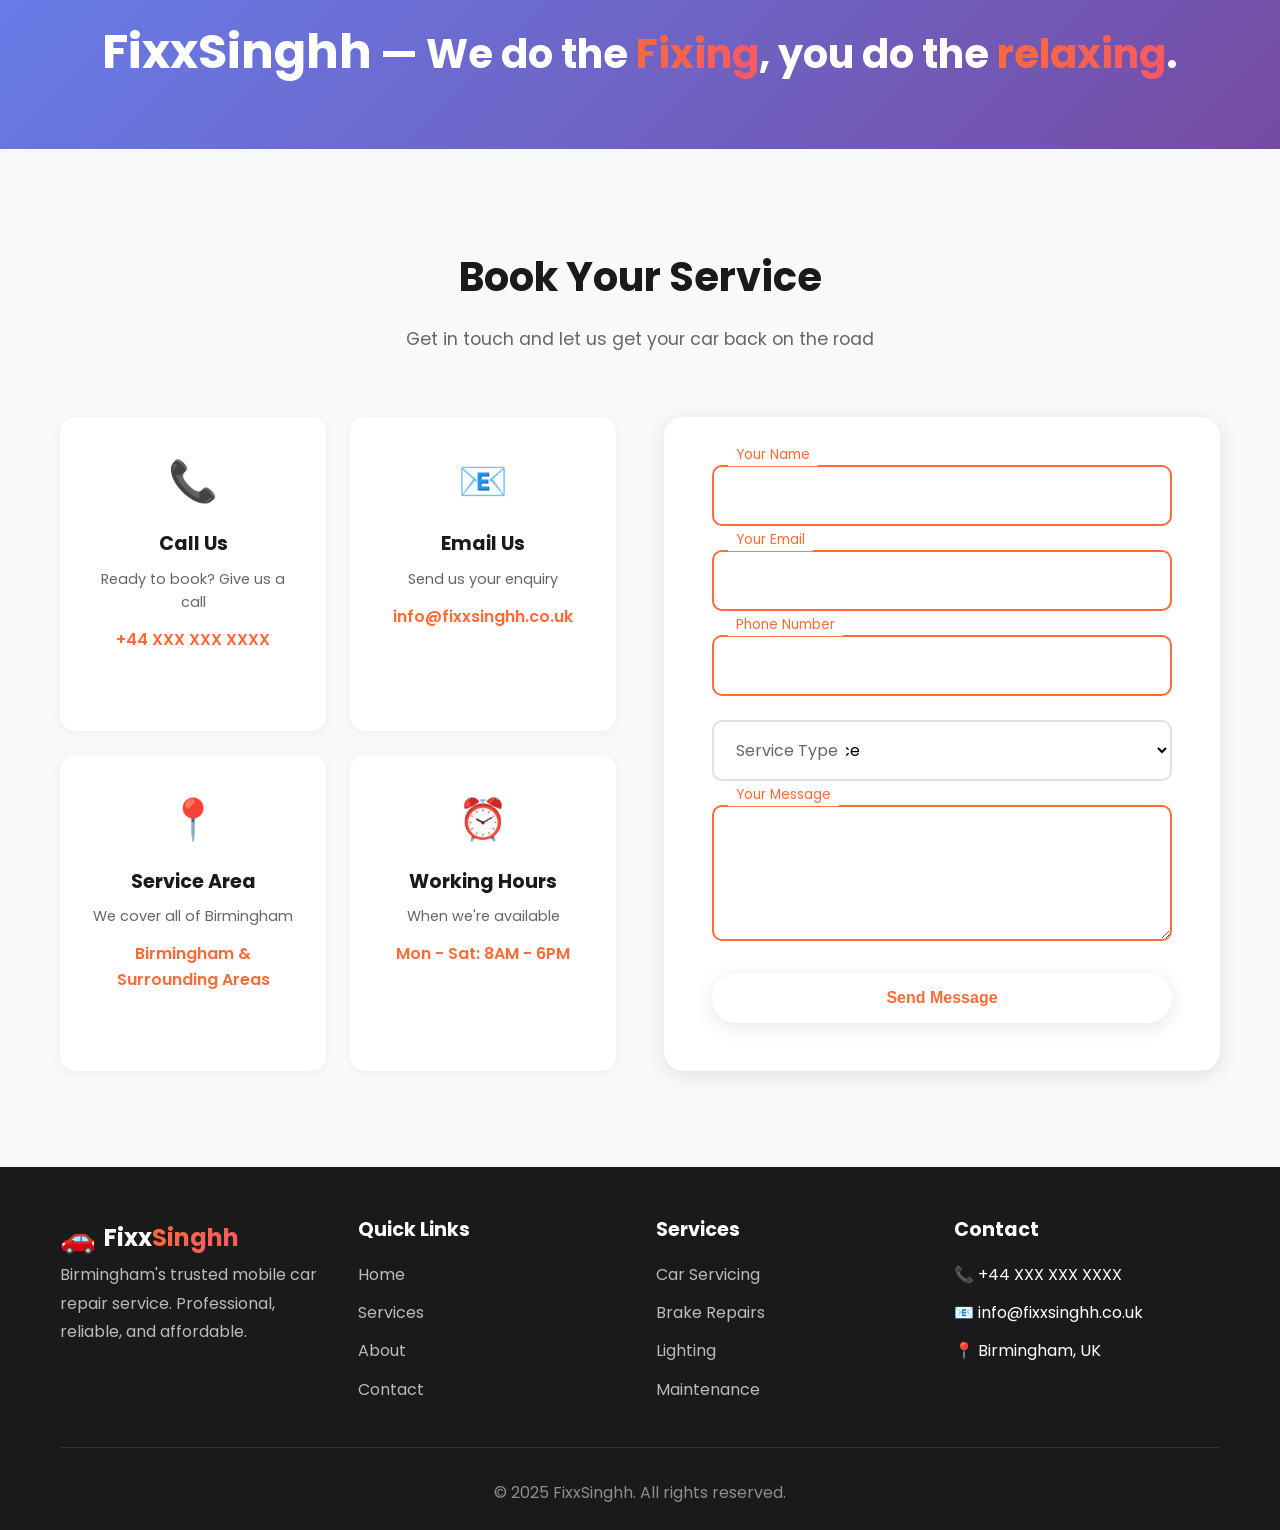
==== commit 9617bc73: "Improve mobile responsiveness across all screen sizes Enhanced mobile experience with comprehensive " ====
--- a/fixxsinghh/index.html
+++ b/fixxsinghh/index.html
@@ -2,7 +2,7 @@
 <html lang="en">
 <head>
     <meta charset="UTF-8">
-    <meta name="viewport" content="width=device-width, initial-scale=1.0">
+    <meta name="viewport" content="width=device-width, initial-scale=1.0, maximum-scale=5.0, user-scalable=yes">
     <meta name="description" content="FixxSinghh - Birmingham's trusted mobile car repair service. Fast, reliable, and affordable car repairs at your doorstep.">
     <title>FixxSinghh - Mobile Car Repair Birmingham</title>
     <link rel="stylesheet" href="styles.css">
--- a/fixxsinghh/styles.css
+++ b/fixxsinghh/styles.css
@@ -29,6 +29,7 @@
 
 html {
     scroll-behavior: smooth;
+    overflow-x: hidden;
 }
 
 body {
@@ -36,6 +37,12 @@
     color: var(--text-dark);
     line-height: 1.6;
     overflow-x: hidden;
+    width: 100%;
+    position: relative;
+}
+
+* {
+    -webkit-tap-highlight-color: transparent;
 }
 
 .container {
@@ -796,6 +803,10 @@
 .footer-links a:hover {
     color: var(--primary-color);
     padding-left: 5px;
+}
+
+.footer .logo-text {
+    color: var(--white);
 }
 
 .footer-bottom {
@@ -840,6 +851,14 @@
    RESPONSIVE DESIGN
    ==================================== */
 @media (max-width: 968px) {
+    .container {
+        padding: 0 15px;
+    }
+
+    .nav-container {
+        padding: 1rem 15px;
+    }
+
     .nav-menu {
         position: fixed;
         top: 0;
@@ -863,30 +882,80 @@
         display: flex;
     }
 
+    .hero {
+        padding-top: 70px;
+        min-height: auto;
+        padding-bottom: 4rem;
+    }
+
     .hero-container {
         grid-template-columns: 1fr;
         gap: 2rem;
         text-align: center;
+        padding: 2rem 15px;
     }
 
     .hero-title {
-        font-size: 2.5rem;
+        font-size: 2rem;
+        line-height: 1.3;
     }
 
     .hero-subtitle {
         font-size: 1rem;
+        margin-bottom: 1.5rem;
     }
 
     .hero-buttons {
         justify-content: center;
+        gap: 0.8rem;
     }
 
     .hero-features {
         justify-content: center;
+        gap: 1rem;
+    }
+
+    .feature-badge {
+        padding: 0.6rem 1.2rem;
+        font-size: 0.9rem;
     }
 
     .hero-image {
-        height: 300px;
+        height: 250px;
+        display: none;
+    }
+
+    .floating-card {
+        display: none;
+    }
+
+    .services {
+        padding: 4rem 0;
+    }
+
+    .section-header {
+        margin-bottom: 2.5rem;
+    }
+
+    .section-title {
+        font-size: 2rem;
+    }
+
+    .section-subtitle {
+        font-size: 1rem;
+        padding: 0 1rem;
+    }
+
+    .services-grid {
+        gap: 1.5rem;
+    }
+
+    .service-card {
+        padding: 2rem 1.5rem;
+    }
+
+    .about {
+        padding: 4rem 0;
     }
 
     .about-grid {
@@ -894,57 +963,232 @@
         gap: 2rem;
     }
 
+    .about-feature {
+        padding: 1.2rem;
+    }
+
+    .stats-card {
+        padding: 2rem;
+        gap: 1.5rem;
+    }
+
+    .stat-number {
+        font-size: 2.5rem;
+    }
+
+    .tagline {
+        padding: 3rem 1rem;
+    }
+
+    .tagline-text {
+        font-size: 1.5rem;
+        line-height: 1.6;
+    }
+
+    .tagline-brand {
+        font-size: 1.8rem;
+    }
+
+    .contact {
+        padding: 4rem 0;
+    }
+
     .contact-grid {
         grid-template-columns: 1fr;
-    }
-
-    .tagline-text {
+        gap: 2rem;
+    }
+
+    .contact-info {
+        grid-template-columns: repeat(2, 1fr);
+        gap: 1rem;
+    }
+
+    .info-card {
+        padding: 1.5rem 1rem;
+    }
+
+    .info-icon {
+        font-size: 2rem;
+    }
+
+    .footer {
+        padding: 2.5rem 0 1.5rem;
+    }
+
+    .footer-content {
+        gap: 2rem;
+    }
+
+    .back-to-top {
+        width: 45px;
+        height: 45px;
+        bottom: 20px;
+        right: 20px;
+        font-size: 1.3rem;
+    }
+}
+
+@media (max-width: 640px) {
+    .container {
+        padding: 0 12px;
+    }
+
+    .logo {
+        font-size: 1.3rem;
+    }
+
+    .logo-icon {
+        font-size: 1.5rem;
+    }
+
+    .hero-title {
         font-size: 1.8rem;
     }
 
-    .tagline-brand {
-        font-size: 2.2rem;
-    }
-}
-
-@media (max-width: 640px) {
-    .hero-title {
-        font-size: 2rem;
-    }
-
-    .section-title {
-        font-size: 2rem;
-    }
-
-    .services-grid {
-        grid-template-columns: 1fr;
-    }
-
-    .contact-form-wrapper {
-        padding: 2rem;
+    .hero-title br {
+        display: none;
+    }
+
+    .hero-subtitle {
+        font-size: 0.95rem;
     }
 
     .hero-buttons {
         flex-direction: column;
+        width: 100%;
     }
 
     .btn {
         width: 100%;
         text-align: center;
-    }
-
-    .floating-card {
+        padding: 0.9rem 1.5rem;
+    }
+
+    .section-title {
+        font-size: 1.75rem;
+    }
+
+    .section-subtitle {
+        font-size: 0.95rem;
+    }
+
+    .services-grid {
+        grid-template-columns: 1fr;
+    }
+
+    .service-card {
+        padding: 1.8rem 1.2rem;
+    }
+
+    .service-icon {
+        font-size: 2.5rem;
+    }
+
+    .service-card h3 {
+        font-size: 1.3rem;
+    }
+
+    .about-feature {
+        flex-direction: column;
+        text-align: center;
+        align-items: center;
+    }
+
+    .feature-icon-circle {
+        width: 50px;
+        height: 50px;
+        min-width: 50px;
+        font-size: 1.3rem;
+    }
+
+    .about-feature h4 {
+        font-size: 1.1rem;
+    }
+
+    .stats-card {
+        padding: 1.5rem;
+    }
+
+    .stat-number {
+        font-size: 2rem;
+    }
+
+    .stat p {
         font-size: 0.9rem;
-        padding: 0.8rem 1rem;
+    }
+
+    .tagline-text {
+        font-size: 1.3rem;
+    }
+
+    .tagline-brand {
+        font-size: 1.5rem;
+        display: block;
+        margin-bottom: 0.3rem;
+    }
+
+    .contact-grid {
+        gap: 2rem;
+    }
+
+    .contact-info {
+        grid-template-columns: 1fr;
+    }
+
+    .contact-form-wrapper {
+        padding: 1.5rem;
+    }
+
+    .form-group input,
+    .form-group textarea,
+    .form-group select {
+        padding: 0.9rem;
+        font-size: 0.95rem;
     }
 
     .footer-content {
         grid-template-columns: 1fr;
         text-align: center;
-    }
-
-    .contact-info {
-        grid-template-columns: 1fr;
+        gap: 1.5rem;
+    }
+
+    .footer-section {
+        padding: 0 1rem;
+    }
+
+    .back-to-top {
+        width: 40px;
+        height: 40px;
+        bottom: 15px;
+        right: 15px;
+        font-size: 1.2rem;
+    }
+}
+
+@media (max-width: 375px) {
+    .hero-title {
+        font-size: 1.6rem;
+    }
+
+    .section-title {
+        font-size: 1.6rem;
+    }
+
+    .tagline-text {
+        font-size: 1.1rem;
+    }
+
+    .feature-badge {
+        padding: 0.5rem 1rem;
+        font-size: 0.85rem;
+    }
+
+    .service-card {
+        padding: 1.5rem 1rem;
+    }
+
+    .contact-form-wrapper {
+        padding: 1.2rem;
     }
 }
 
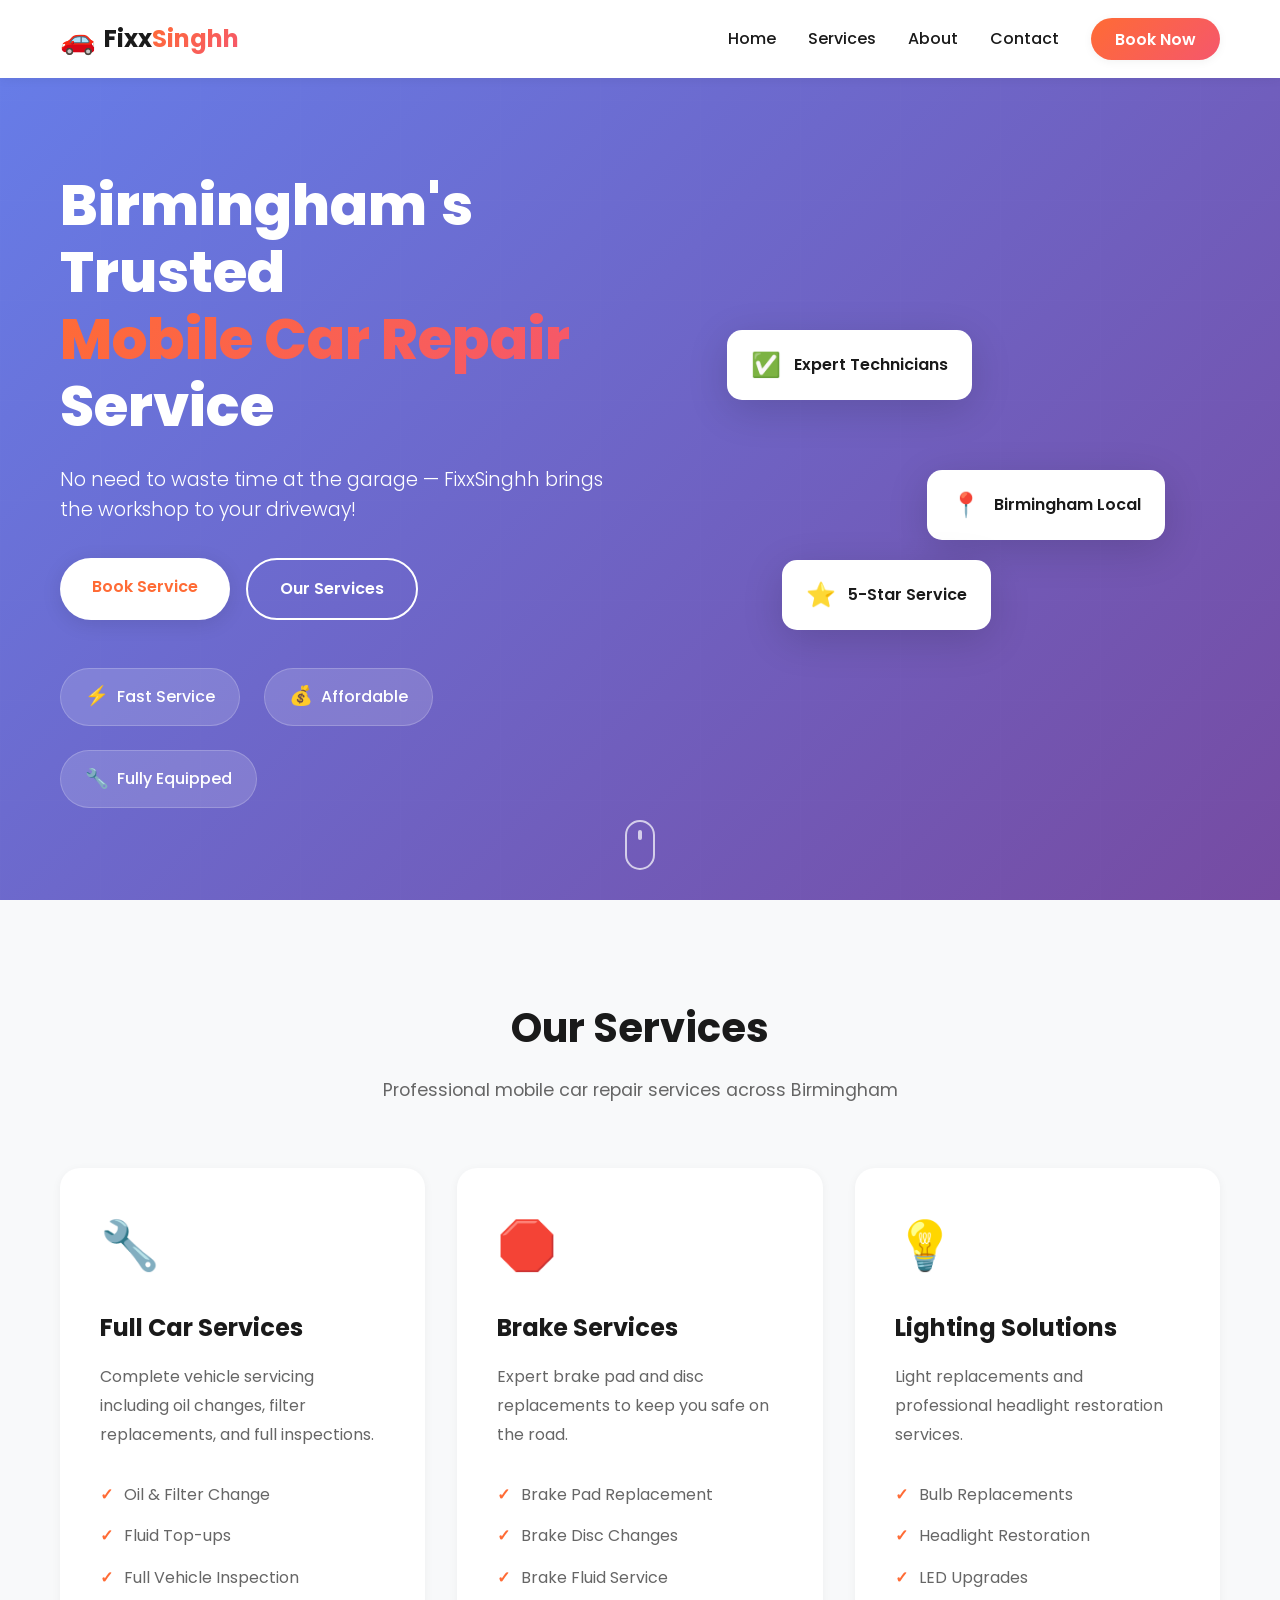
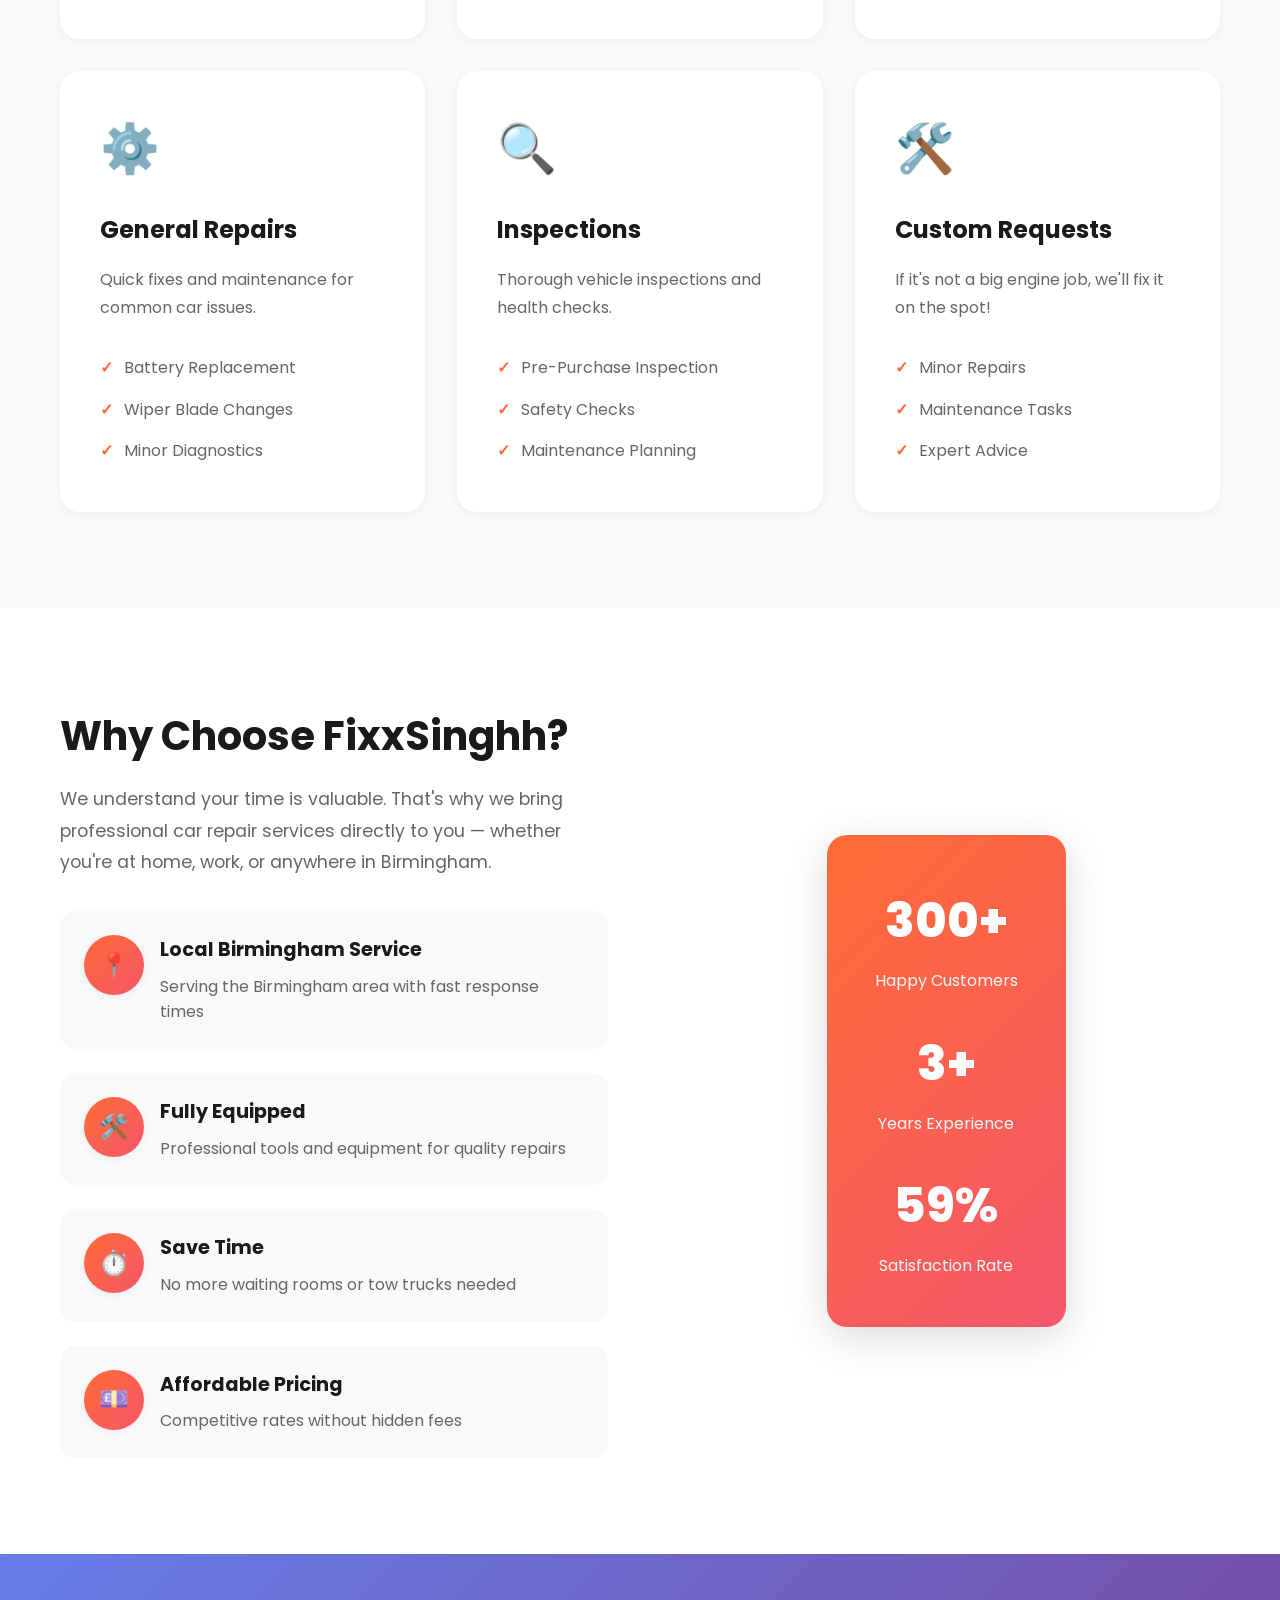
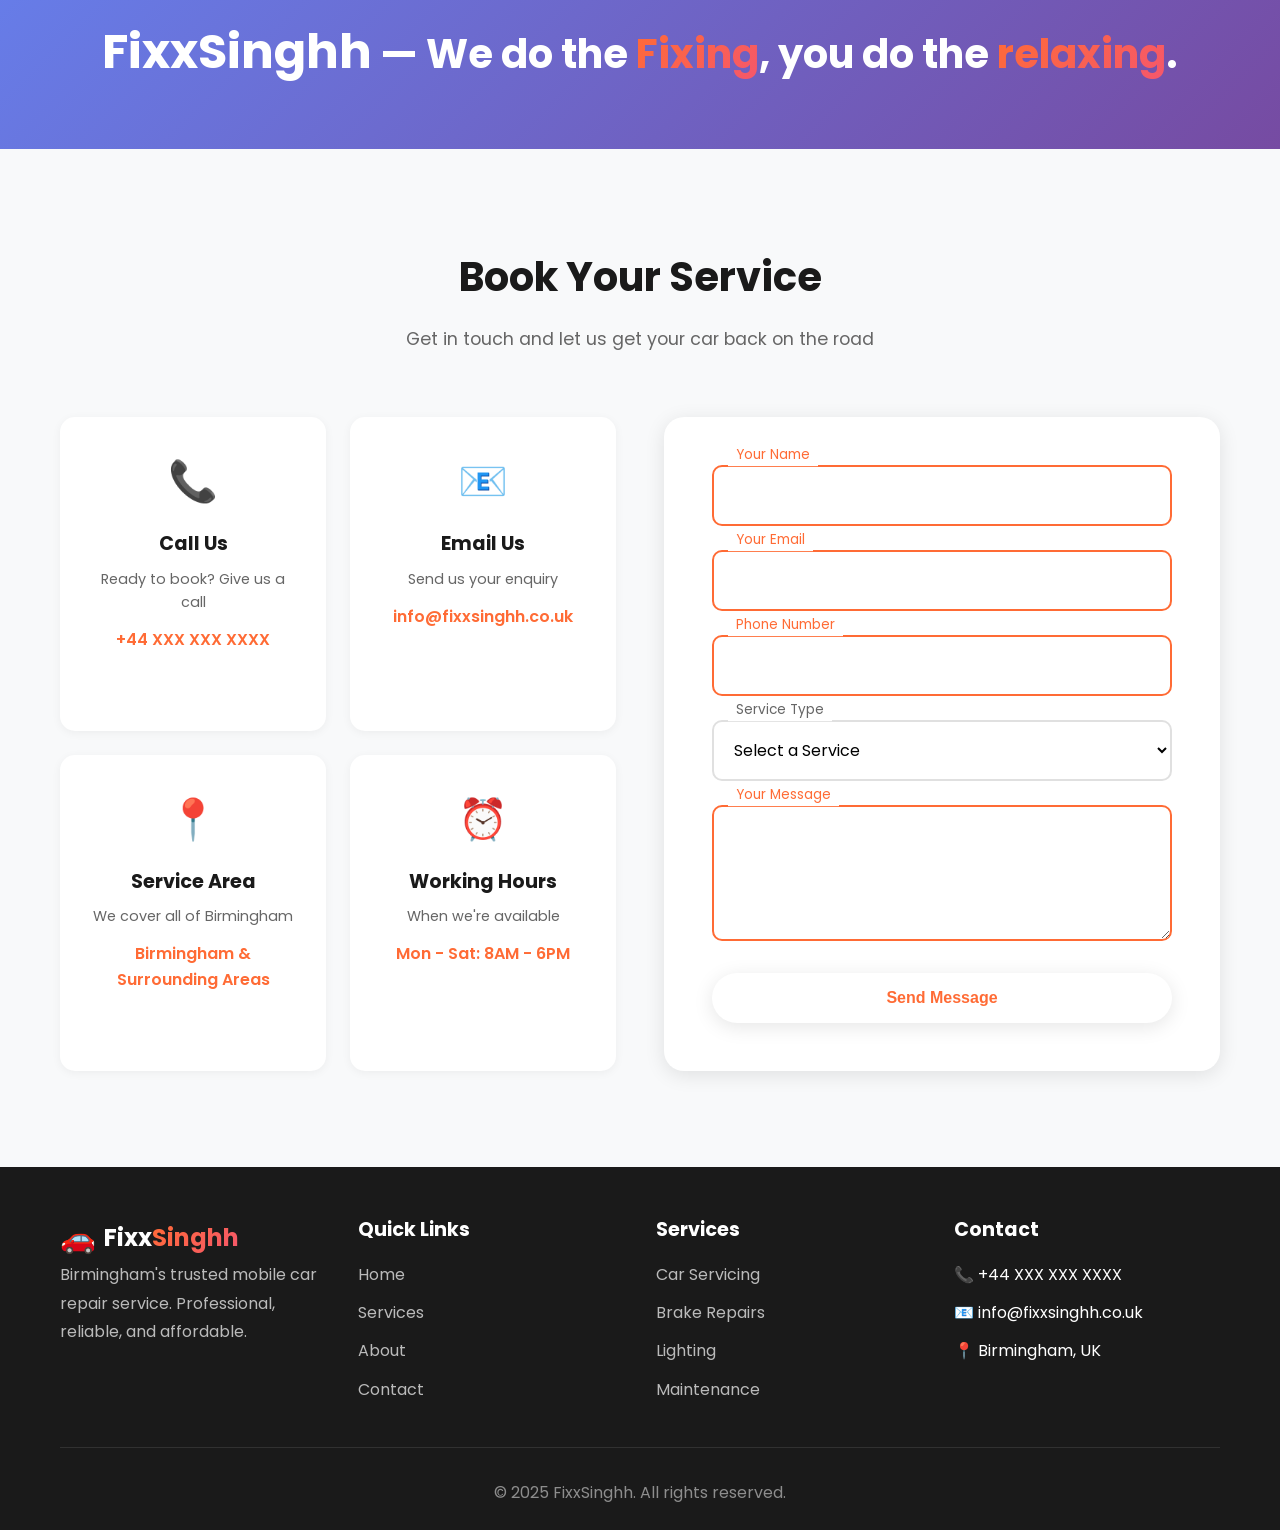
==== commit abcb2beb: "Add email integration for contact form submissions Integrated Formspree for contact form to send ema" ====
--- a/fixxsinghh/index.html
+++ b/fixxsinghh/index.html
@@ -265,7 +265,7 @@
                     </div>
                 </div>
                 <div class="contact-form-wrapper">
-                    <form class="contact-form" id="contactForm">
+                    <form class="contact-form" id="contactForm" action="https://formspree.io/f/xanyrovw" method="POST">
                         <div class="form-group">
                             <input type="text" id="name" name="name" required>
                             <label for="name">Your Name</label>
@@ -294,6 +294,8 @@
                             <textarea id="message" name="message" rows="4" required></textarea>
                             <label for="message">Your Message</label>
                         </div>
+                        <input type="hidden" name="_subject" value="New FixxSinghh Service Request">
+                        <input type="hidden" name="_replyto" id="_replyto">
                         <button type="submit" class="btn btn-primary btn-full">Send Message</button>
                     </form>
                 </div>
--- a/fixxsinghh/styles.css
+++ b/fixxsinghh/styles.css
@@ -743,20 +743,29 @@
     top: 1.5rem;
 }
 
+.form-group select + label {
+    top: -10px;
+    font-size: 0.85rem;
+    color: var(--text-light);
+}
+
 .form-group input:focus + label,
 .form-group textarea:focus + label,
 .form-group select:focus + label,
 .form-group input:not(:placeholder-shown) + label,
-.form-group textarea:not(:placeholder-shown) + label,
-.form-group select:valid + label {
+.form-group textarea:not(:placeholder-shown) + label {
     top: -10px;
     font-size: 0.85rem;
     color: var(--primary-color);
 }
 
+.form-group select:focus + label {
+    color: var(--primary-color);
+}
+
 .form-group input:not(:placeholder-shown),
 .form-group textarea:not(:placeholder-shown),
-.form-group select:valid {
+.form-group select:focus {
     border-color: var(--primary-color);
 }
 
